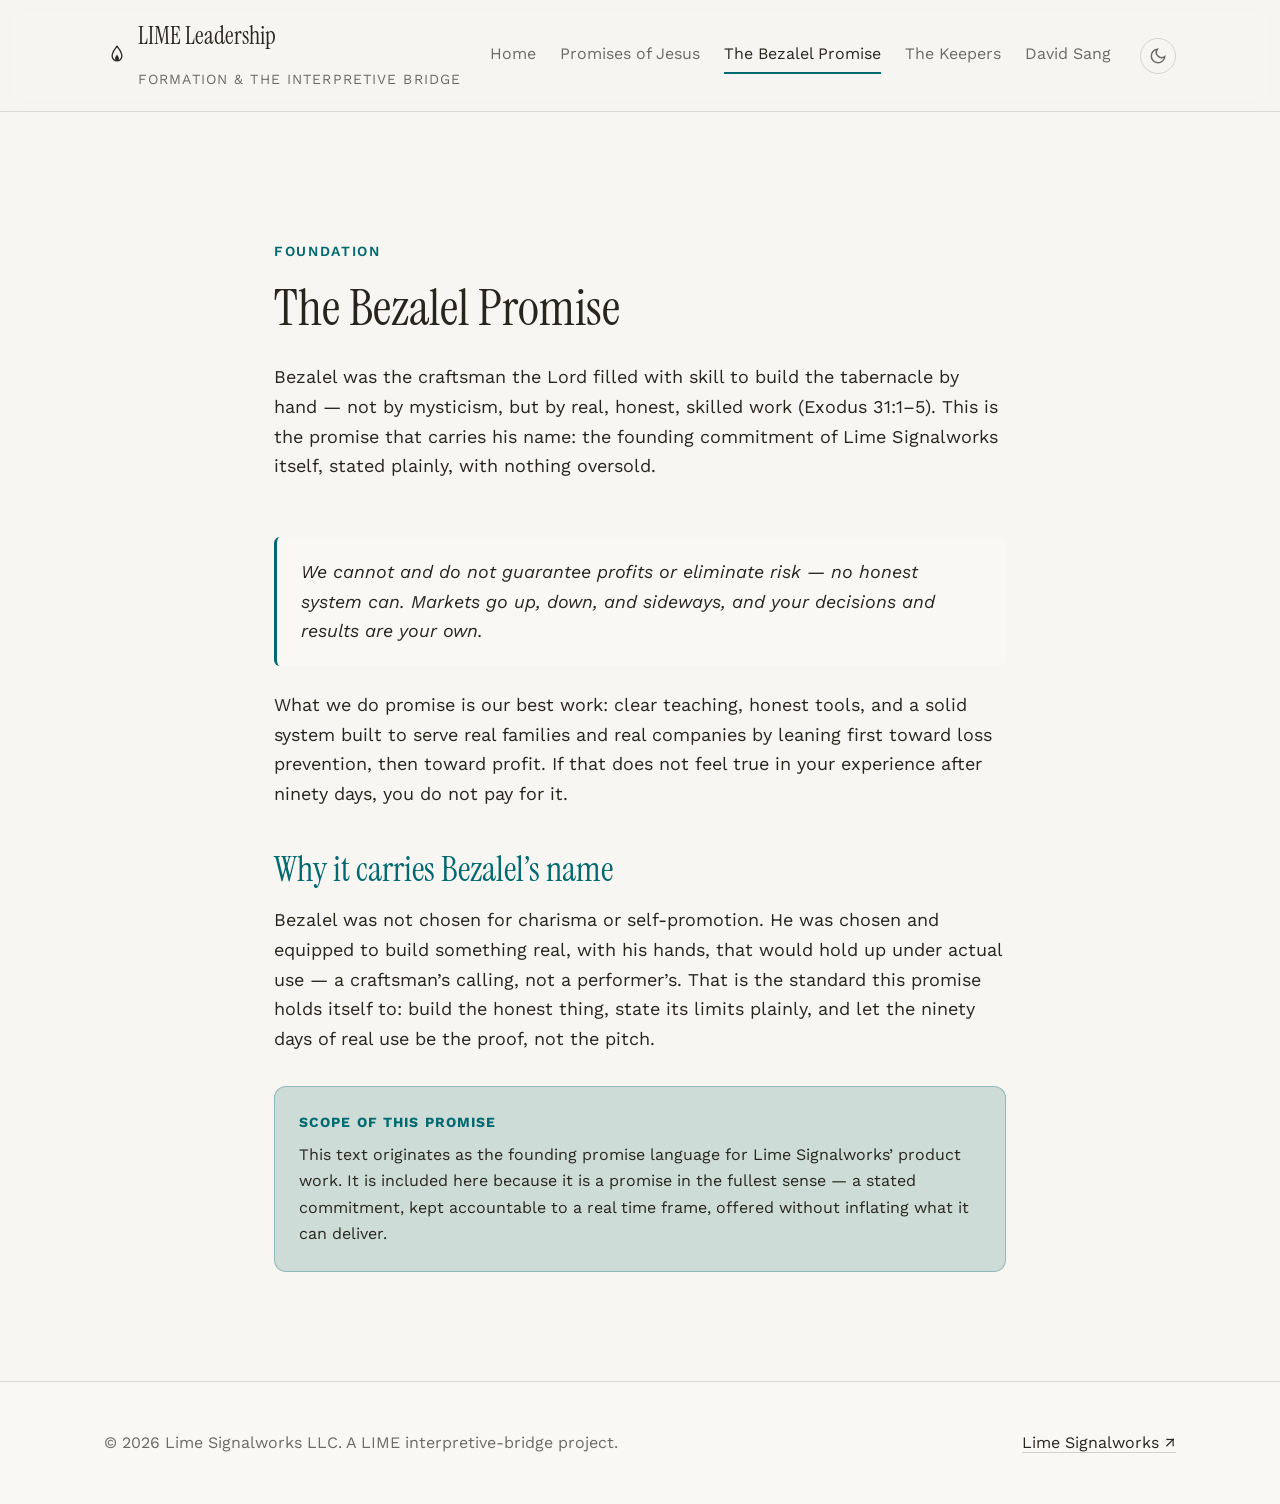
==== bezalel-promise/index.html @ a807c1ee "Initial LIME Leadership site: home, Promises of Jesus, Bezalel Promise, Keepers, David Sang interpre" ====
<!doctype html>
<html lang="en">
<head>
<meta charset="utf-8" />
<meta name="viewport" content="width=device-width, initial-scale=1" />
<title>The Bezalel Promise — LIME Leadership</title>
<meta name="description" content="The founding promise of Lime Signalworks: honest work, loss-prevention first, ninety days of proof." />
<meta name="robots" content="index, follow" />
<meta name="color-scheme" content="light dark" />
<link rel="icon" href="data:image/svg+xml,%3Csvg xmlns='http://www.w3.org/2000/svg' viewBox='0 0 32 32'%3E%3Crect width='32' height='32' rx='6' fill='%2301696f'/%3E%3Cpath d='M16 6c-2.6 3.4-5.2 6-5.2 10.2a5.2 5.2 0 0 0 10.4 0C21.2 12 18.6 9.4 16 6z' fill='%23f7f6f2'/%3E%3C/svg%3E" />
<link rel="preconnect" href="https://fonts.googleapis.com" />
<link rel="preconnect" href="https://fonts.gstatic.com" crossorigin />
<link href="https://fonts.googleapis.com/css2?family=Instrument+Serif:ital@0;1&family=Work+Sans:ital,wght@0,300..700;1,300..700&display=swap" rel="stylesheet" />
<link rel="stylesheet" href="../assets/css/style.css" />
</head>
<body>
<a class="sr-only" href="#main">Skip to content</a>
<header class="site-header">
  <div class="wrap bar">
    <a class="wordmark" href="../">
      <svg width="26" height="26" viewBox="0 0 32 32" fill="none" aria-hidden="true">
<path d="M16 4c-3 4-6 7-6 12a6 6 0 0 0 12 0c0-5-3-8-6-12z" stroke="currentColor" stroke-width="1.6" stroke-linejoin="round"/>
<path d="M16 14c-1.4 2-2.4 3.4-2.4 5.4a2.4 2.4 0 0 0 4.8 0c0-2-1-3.4-2.4-5.4z" fill="currentColor"/>
</svg>
      <span>LIME Leadership<br><span class="sub">Formation &amp; the Interpretive Bridge</span></span>
    </a>
    <nav class="site-nav" aria-label="Primary">
        <a href="../">Home</a>
        <a href="../promises/">Promises of Jesus</a>
        <a href="../bezalel-promise/" aria-current="page">The Bezalel Promise</a>
        <a href="../keepers/">The Keepers</a>
        <a href="../david-sang/">David Sang</a>
    </nav>
    <button class="theme-toggle" data-theme-toggle type="button" aria-label="Switch to dark mode"></button>
  </div>
</header>
<main id="main">

<section class="hero" style="padding-bottom: var(--space-8);">
  <div class="prose-wrap">
    <p class="eyebrow">Foundation</p>
    <h1 style="font-size: var(--text-2xl);">The Bezalel Promise</h1>
    <p class="prose" style="margin-top: var(--space-6);">Bezalel was the craftsman the Lord filled with skill to build the tabernacle by hand &mdash; not by mysticism, but by real, honest, skilled work (Exodus 31:1&ndash;5). This is the promise that carries his name: the founding commitment of Lime Signalworks itself, stated plainly, with nothing oversold.</p>
  </div>
</section>

<section style="padding-top:0;">
  <div class="prose-wrap prose">
    <blockquote>
      <p>We cannot and do not guarantee profits or eliminate risk &mdash; no honest system can. Markets go up, down, and sideways, and your decisions and results are your own.</p>
    </blockquote>
    <p>What we do promise is our best work: clear teaching, honest tools, and a solid system built to serve real families and real companies by leaning first toward loss prevention, then toward profit. If that does not feel true in your experience after ninety days, you do not pay for it.</p>

    <h3 class="sub-title">Why it carries Bezalel&rsquo;s name</h3>
    <p>Bezalel was not chosen for charisma or self-promotion. He was chosen and equipped to build something real, with his hands, that would hold up under actual use &mdash; a craftsman&rsquo;s calling, not a performer&rsquo;s. That is the standard this promise holds itself to: build the honest thing, state its limits plainly, and let the ninety days of real use be the proof, not the pitch.</p>

    <div class="callout">
      <div class="label">Scope of this promise</div>
      This text originates as the founding promise language for Lime Signalworks&rsquo; product work. It is included here because it is a promise in the fullest sense &mdash; a stated commitment, kept accountable to a real time frame, offered without inflating what it can deliver.
    </div>
  </div>
</section>

</main>
<footer class="site-footer">
  <div class="wrap foot-grid">
    <p>&copy; 2026 Lime Signalworks LLC. A LIME interpretive-bridge project.</p>
    <p><a class="sibling-link" href="https://limesignalworks.com" rel="noopener noreferrer">Lime Signalworks<span aria-hidden="true"> &#8599;</span></a></p>
  </div>
</footer>
<script src="../assets/js/theme.js"></script>
</body>
</html>
---- assets/css/style.css ----
/* ========== Design tokens ========== */
:root, [data-theme="light"] {
  --color-bg: #f7f6f2;
  --color-surface: #f9f8f5;
  --color-surface-2: #fbfbf9;
  --color-surface-offset: #f3f0ec;
  --color-border: #d4d1ca;
  --color-divider: #dcd9d5;
  --color-text: #28251d;
  --color-text-muted: #6b6a63;
  --color-text-faint: #bab9b4;
  --color-text-inverse: #f9f8f4;
  --color-primary: #01696f;
  --color-primary-hover: #0c4e54;
  --color-primary-highlight: #cedcd8;
  --shadow-sm: 0 1px 2px oklch(0.2 0.01 80 / 0.06);
  --shadow-md: 0 4px 12px oklch(0.2 0.01 80 / 0.08);
  --radius-sm: 0.375rem;
  --radius-md: 0.5rem;
  --radius-lg: 0.75rem;
  --transition-interactive: 180ms cubic-bezier(0.16,1,0.3,1);
  --content-narrow: 640px;
  --content-default: 780px;
  --content-wide: 1120px;
  --font-display: 'Instrument Serif', Georgia, serif;
  --font-body: 'Work Sans', 'Helvetica Neue', sans-serif;
}
[data-theme="dark"] {
  --color-bg: #171614;
  --color-surface: #1c1b19;
  --color-surface-2: #201f1d;
  --color-surface-offset: #1d1c1a;
  --color-border: #393836;
  --color-divider: #262523;
  --color-text: #cdccca;
  --color-text-muted: #979691;
  --color-text-faint: #5a5957;
  --color-text-inverse: #2b2a28;
  --color-primary: #4f98a3;
  --color-primary-hover: #6bb0bb;
  --color-primary-highlight: #313b3b;
  --shadow-sm: 0 1px 2px oklch(0 0 0 / 0.3);
  --shadow-md: 0 4px 12px oklch(0 0 0 / 0.35);
}

:root {
  --text-xs: clamp(0.75rem, 0.7rem + 0.25vw, 0.875rem);
  --text-sm: clamp(0.875rem, 0.8rem + 0.35vw, 1rem);
  --text-base: clamp(1rem, 0.95rem + 0.25vw, 1.125rem);
  --text-lg: clamp(1.125rem, 1rem + 0.75vw, 1.5rem);
  --text-xl: clamp(1.5rem, 1.2rem + 1.25vw, 2.25rem);
  --text-2xl: clamp(2rem, 1.2rem + 2.5vw, 3.25rem);
  --text-hero: clamp(2.75rem, 1rem + 5.5vw, 5.5rem);
  --space-1: .25rem; --space-2: .5rem; --space-3: .75rem; --space-4: 1rem;
  --space-5: 1.25rem; --space-6: 1.5rem; --space-8: 2rem; --space-10: 2.5rem;
  --space-12: 3rem; --space-16: 4rem; --space-20: 5rem; --space-24: 6rem; --space-32: 8rem;
}

/* ========== Base ========== */
*, *::before, *::after { box-sizing: border-box; margin: 0; padding: 0; }
html {
  -webkit-font-smoothing: antialiased;
  text-rendering: optimizeLegibility;
  scroll-behavior: smooth;
  scroll-padding-top: var(--space-16);
}
body {
  min-height: 100dvh;
  line-height: 1.65;
  font-family: var(--font-body);
  font-size: var(--text-base);
  color: var(--color-text);
  background-color: var(--color-bg);
}
img, svg { display: block; max-width: 100%; }
h1, h2, h3, h4 { text-wrap: balance; line-height: 1.15; font-weight: 400; }
p, li { text-wrap: pretty; }
a { color: var(--color-primary); }
::selection { background: color-mix(in oklab, var(--color-primary) 25%, transparent); }
:focus-visible { outline: 2px solid var(--color-primary); outline-offset: 3px; border-radius: var(--radius-sm); }
@media (prefers-reduced-motion: reduce) {
  *, *::before, *::after { animation-duration: .01ms !important; transition-duration: .01ms !important; scroll-behavior: auto !important; }
}
.sr-only { position: absolute; width: 1px; height: 1px; padding: 0; margin: -1px; overflow: hidden; clip: rect(0,0,0,0); white-space: nowrap; border-width: 0; }

/* ========== Layout shell ========== */
.wrap { max-width: var(--content-wide); margin-inline: auto; padding-inline: var(--space-6); }
.prose-wrap { max-width: var(--content-default); margin-inline: auto; padding-inline: var(--space-6); }

header.site-header {
  position: sticky; top: 0; z-index: 50;
  background: color-mix(in oklab, var(--color-bg) 90%, transparent);
  backdrop-filter: blur(10px);
  border-bottom: 1px solid var(--color-divider);
}
.site-header .bar {
  display: flex; align-items: center; justify-content: space-between;
  padding-block: var(--space-4);
}
.wordmark { display: flex; align-items: center; gap: var(--space-2); font-family: var(--font-display); font-size: var(--text-lg); color: var(--color-text); text-decoration: none; }
.wordmark svg { flex-shrink: 0; }
.wordmark .sub { color: var(--color-text-muted); font-family: var(--font-body); font-size: var(--text-xs); text-transform: uppercase; letter-spacing: .08em; }

nav.site-nav { display: flex; gap: var(--space-6); flex-wrap: wrap; }
nav.site-nav a {
  font-size: var(--text-sm); text-decoration: none; color: var(--color-text-muted);
  padding-block: var(--space-1);
  border-bottom: 2px solid transparent;
}
nav.site-nav a:hover, nav.site-nav a[aria-current="page"] { color: var(--color-text); border-color: var(--color-primary); }

button.theme-toggle {
  background: none; border: 1px solid var(--color-border); border-radius: var(--radius-full, 999px);
  width: 36px; height: 36px; display: flex; align-items: center; justify-content: center;
  color: var(--color-text-muted); cursor: pointer; transition: var(--transition-interactive);
}
button.theme-toggle:hover { border-color: var(--color-primary); color: var(--color-primary); }

/* ========== Hero ========== */
.hero { padding-block: clamp(var(--space-16), 10vw, var(--space-32)) clamp(var(--space-12), 6vw, var(--space-20)); }
.hero .eyebrow { font-size: var(--text-xs); text-transform: uppercase; letter-spacing: .12em; color: var(--color-primary); font-weight: 600; margin-bottom: var(--space-4); }
.hero h1 { font-family: var(--font-display); font-size: var(--text-hero); max-width: 16ch; }
.hero p.lede { font-size: var(--text-lg); color: var(--color-text-muted); max-width: 60ch; margin-top: var(--space-6); font-family: var(--font-display); font-style: italic; }

/* ========== Cards / grid ========== */
.card-grid { display: grid; grid-template-columns: repeat(auto-fit, minmax(260px, 1fr)); gap: var(--space-6); margin-top: var(--space-12); }
.card {
  background: var(--color-surface); border: 1px solid var(--color-border); border-radius: var(--radius-lg);
  padding: var(--space-8); display: flex; flex-direction: column; gap: var(--space-3);
  text-decoration: none; color: var(--color-text); transition: var(--transition-interactive);
}
.card:hover { border-color: var(--color-primary); box-shadow: var(--shadow-md); transform: translateY(-2px); }
.card .tag { font-size: var(--text-xs); text-transform: uppercase; letter-spacing: .08em; color: var(--color-primary); font-weight: 600; }
.card h3 { font-family: var(--font-display); font-size: var(--text-xl); }
.card p { color: var(--color-text-muted); font-size: var(--text-sm); }
.card .go { margin-top: auto; font-size: var(--text-sm); font-weight: 600; color: var(--color-primary); }
.card.dim { opacity: .55; }
.card.dim:hover { transform: none; box-shadow: none; border-color: var(--color-border); }

/* ========== Sections ========== */
section { padding-block: clamp(var(--space-12), 6vw, var(--space-24)); }
section.alt { background: var(--color-surface); border-top: 1px solid var(--color-divider); border-bottom: 1px solid var(--color-divider); }
h2.section-title { font-family: var(--font-display); font-size: var(--text-2xl); margin-bottom: var(--space-6); }
h3.sub-title { font-family: var(--font-display); font-size: var(--text-xl); margin-top: var(--space-10); margin-bottom: var(--space-3); color: var(--color-primary); }

.byline { display: flex; gap: var(--space-3); align-items: center; color: var(--color-text-muted); font-size: var(--text-sm); margin-bottom: var(--space-8); }
.byline .dot { width: 4px; height: 4px; border-radius: 999px; background: var(--color-text-faint); }

/* Long-form prose */
.prose { font-size: var(--text-base); }
.prose p { margin-block: var(--space-4); max-width: 68ch; }
.prose blockquote {
  margin-block: var(--space-6); padding: var(--space-5) var(--space-6);
  background: var(--color-surface); border-left: 3px solid var(--color-primary);
  border-radius: var(--radius-sm); font-style: italic; color: var(--color-text);
}
.prose blockquote p { margin: 0; }

/* Promise / entry cards used on multiple pages */
.entry { border-top: 1px solid var(--color-divider); padding-block: var(--space-10); }
.entry:first-of-type { border-top: none; padding-top: 0; }
.entry .num { font-family: var(--font-display); color: var(--color-primary); font-size: var(--text-sm); }
.entry h3 { font-family: var(--font-display); font-size: var(--text-xl); margin-top: var(--space-1); }
.entry .ref { color: var(--color-text-muted); font-style: italic; font-size: var(--text-sm); margin-bottom: var(--space-4); }
.entry .label { font-size: var(--text-xs); text-transform: uppercase; letter-spacing: .08em; color: var(--color-primary); font-weight: 600; margin-top: var(--space-4); margin-bottom: var(--space-2); }
.entry .cross { font-size: var(--text-sm); color: var(--color-text-muted); font-style: italic; }

/* Volume download card */
.volume-card {
  display: grid; grid-template-columns: 1fr auto; gap: var(--space-6); align-items: center;
  background: var(--color-surface); border: 1px solid var(--color-border); border-radius: var(--radius-lg);
  padding: var(--space-8); margin-block: var(--space-6);
}
.volume-card h3 { font-family: var(--font-display); font-size: var(--text-xl); }
.volume-card p { color: var(--color-text-muted); font-size: var(--text-sm); margin-top: var(--space-2); }
@media (max-width: 640px) { .volume-card { grid-template-columns: 1fr; } }

.btn {
  display: inline-flex; align-items: center; gap: var(--space-2);
  background: var(--color-primary); color: var(--color-text-inverse); text-decoration: none;
  padding: var(--space-3) var(--space-6); border-radius: var(--radius-md); font-size: var(--text-sm); font-weight: 600;
  white-space: nowrap; transition: var(--transition-interactive);
}
.btn:hover { background: var(--color-primary-hover); }
.btn.ghost { background: transparent; border: 1px solid var(--color-border); color: var(--color-text); }
.btn.ghost:hover { border-color: var(--color-primary); color: var(--color-primary); }

/* Table (Keepers) */
.keepers-table { width: 100%; border-collapse: collapse; margin-top: var(--space-6); font-size: var(--text-sm); }
.keepers-table th, .keepers-table td { text-align: left; padding: var(--space-3) var(--space-4); border-bottom: 1px solid var(--color-divider); vertical-align: top; }
.keepers-table th { font-size: var(--text-xs); text-transform: uppercase; letter-spacing: .06em; color: var(--color-text-muted); font-weight: 600; }
.keepers-table td.keeper-name { font-family: var(--font-display); font-size: var(--text-base); color: var(--color-primary); }
@media (max-width: 720px) {
  .keepers-table thead { display: none; }
  .keepers-table, .keepers-table tbody, .keepers-table tr, .keepers-table td { display: block; width: 100%; }
  .keepers-table tr { border-bottom: 1px solid var(--color-divider); padding-block: var(--space-4); }
  .keepers-table td { border-bottom: none; padding: var(--space-1) 0; }
  .keepers-table td::before { content: attr(data-label); display: block; font-size: var(--text-xs); text-transform: uppercase; color: var(--color-text-muted); letter-spacing: .06em; margin-bottom: 2px; }
}

/* Guardrail / callout box */
.callout {
  background: var(--color-primary-highlight); border: 1px solid color-mix(in oklab, var(--color-primary) 30%, transparent);
  border-radius: var(--radius-lg); padding: var(--space-6); margin-block: var(--space-8);
  font-size: var(--text-sm); color: var(--color-text);
}
.callout .label { font-weight: 700; color: var(--color-primary); text-transform: uppercase; font-size: var(--text-xs); letter-spacing: .08em; margin-bottom: var(--space-2); }

/* Interpretation pair (David Sang) */
.pair { border-top: 1px solid var(--color-divider); padding-block: var(--space-8); }
.pair:first-of-type { border-top: none; }
.pair .pair-num { font-family: var(--font-display); font-size: var(--text-lg); color: var(--color-primary); }
.pair h3 { font-family: var(--font-display); font-size: var(--text-lg); margin-top: var(--space-1); margin-bottom: var(--space-4); }
.pair-grid { display: grid; grid-template-columns: 1fr 1fr; gap: var(--space-6); }
@media (max-width: 720px) { .pair-grid { grid-template-columns: 1fr; } }
.pair-col .label { font-size: var(--text-xs); text-transform: uppercase; letter-spacing: .08em; color: var(--color-text-muted); font-weight: 600; margin-bottom: var(--space-2); }
.pair-col.original p { font-style: italic; color: var(--color-text-muted); }
.pair-col.energy .label { color: var(--color-primary); }

/* Roadmap list */
.roadmap { list-style: none; margin-top: var(--space-6); }
.roadmap li { display: flex; gap: var(--space-4); padding-block: var(--space-4); border-top: 1px solid var(--color-divider); }
.roadmap li:first-child { border-top: none; }
.roadmap .vol { font-family: var(--font-display); color: var(--color-primary); min-width: 6rem; }

/* Footer */
footer.site-footer { border-top: 1px solid var(--color-divider); padding-block: var(--space-12); background: var(--color-surface); }
footer.site-footer .foot-grid { display: flex; justify-content: space-between; gap: var(--space-8); flex-wrap: wrap; }
footer.site-footer p { color: var(--color-text-muted); font-size: var(--text-sm); }
footer.site-footer a.sibling-link { color: var(--color-text); font-size: var(--text-sm); text-decoration: none; border-bottom: 1px solid var(--color-border); }
footer.site-footer a.sibling-link:hover { color: var(--color-primary); border-color: var(--color-primary); }
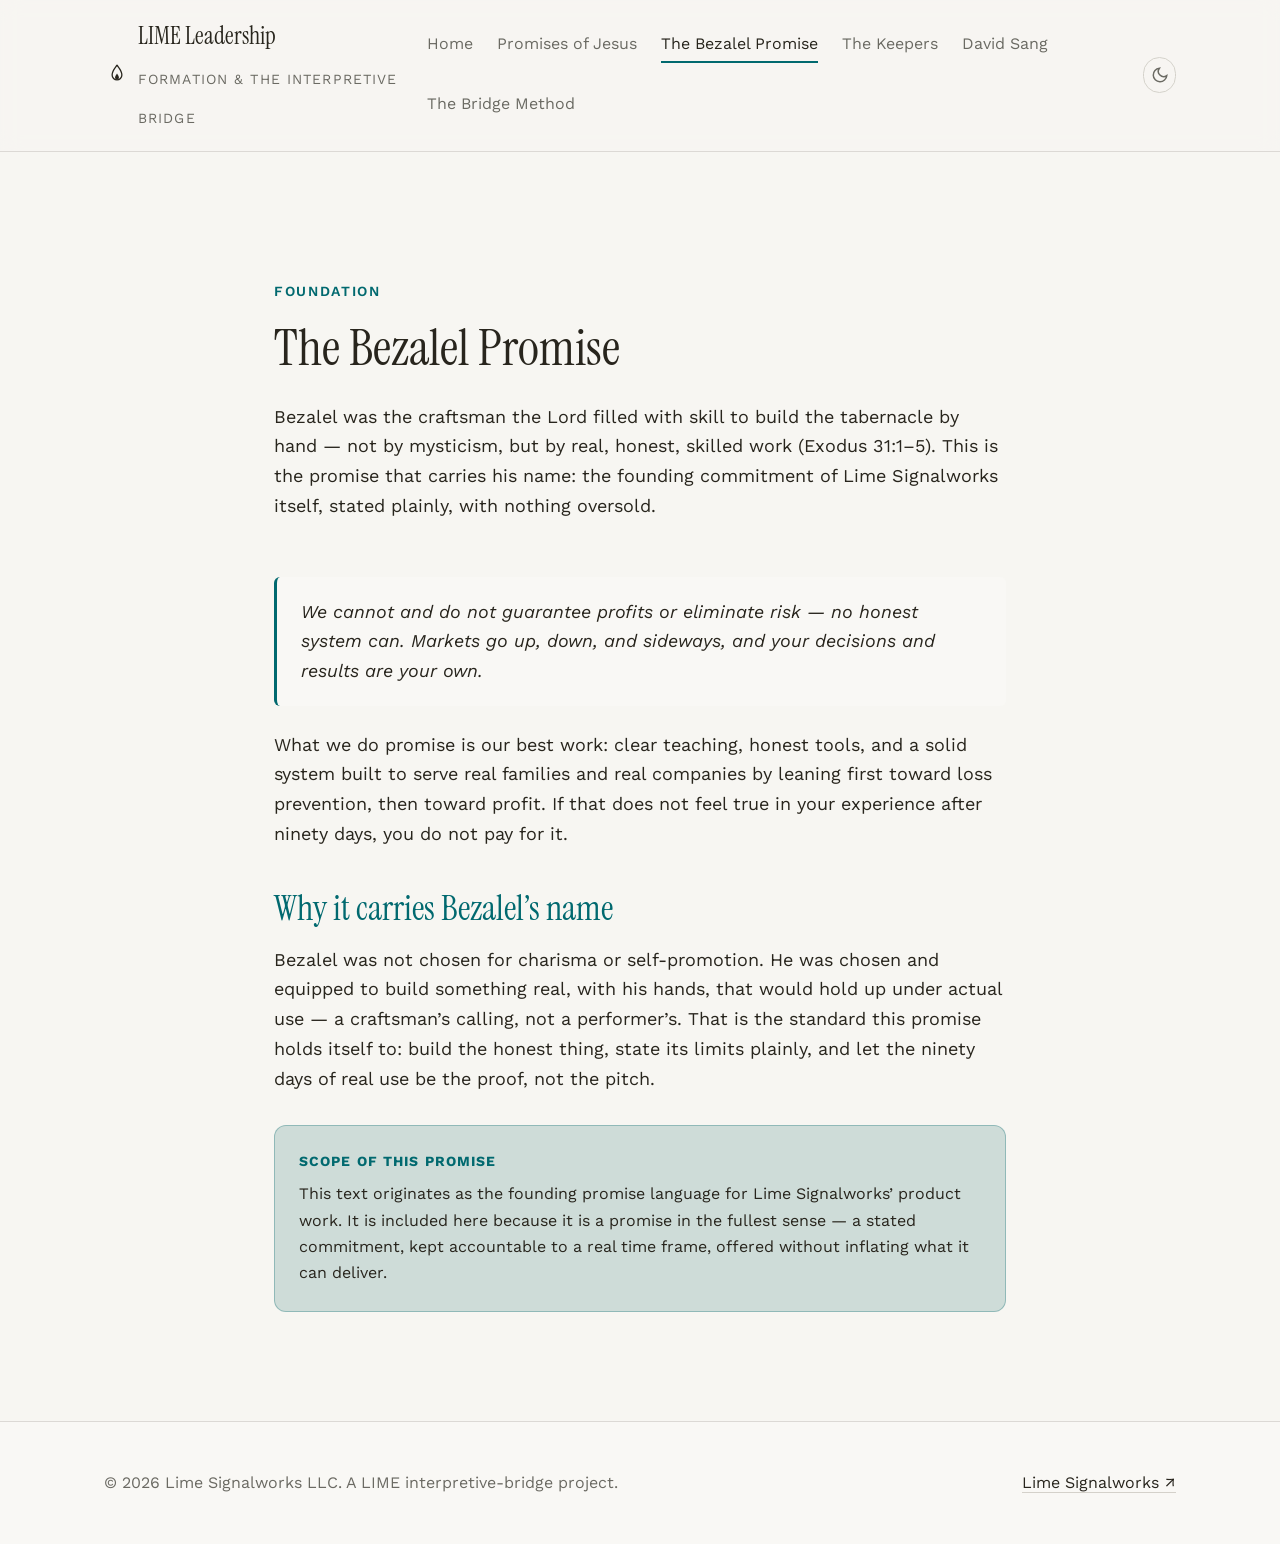
==== commit 228de344: "Add The Bridge Method page (prompt kit for pastors and leaders) Sourced from LIME_Bridge_Method_Past" ====
--- a/bezalel-promise/index.html
+++ b/bezalel-promise/index.html
@@ -30,6 +30,7 @@
         <a href="../bezalel-promise/" aria-current="page">The Bezalel Promise</a>
         <a href="../keepers/">The Keepers</a>
         <a href="../david-sang/">David Sang</a>
+        <a href="../bridge-method/">The Bridge Method</a>
     </nav>
     <button class="theme-toggle" data-theme-toggle type="button" aria-label="Switch to dark mode"></button>
   </div>
--- a/assets/css/style.css
+++ b/assets/css/style.css
@@ -206,6 +206,14 @@
 }
 .callout .label { font-weight: 700; color: var(--color-primary); text-transform: uppercase; font-size: var(--text-xs); letter-spacing: .08em; margin-bottom: var(--space-2); }
 
+/* Copy-paste prompt block (Bridge Method) */
+.prompt-box { background: var(--color-surface-offset); border: 1px solid var(--color-divider); border-radius: var(--radius-md); padding: var(--space-5); margin-block: var(--space-4); }
+.prompt-box .prompt-label { font-family: var(--font-display); font-style: italic; color: var(--color-primary); margin-bottom: var(--space-2); font-size: var(--text-base); }
+.prompt-box pre { white-space: pre-wrap; font-family: ui-monospace, "SF Mono", Consolas, monospace; font-size: var(--text-sm); line-height: 1.6; color: var(--color-text); margin: 0; }
+.generic-table { width: 100%; border-collapse: collapse; margin-block: var(--space-6); font-size: var(--text-sm); }
+.generic-table th, .generic-table td { text-align: left; padding: var(--space-3) var(--space-4); border-bottom: 1px solid var(--color-divider); vertical-align: top; }
+.generic-table th { background: var(--color-primary); color: #fff; font-size: var(--text-xs); text-transform: uppercase; letter-spacing: .06em; }
+
 /* Interpretation pair (David Sang) */
 .pair { border-top: 1px solid var(--color-divider); padding-block: var(--space-8); }
 .pair:first-of-type { border-top: none; }
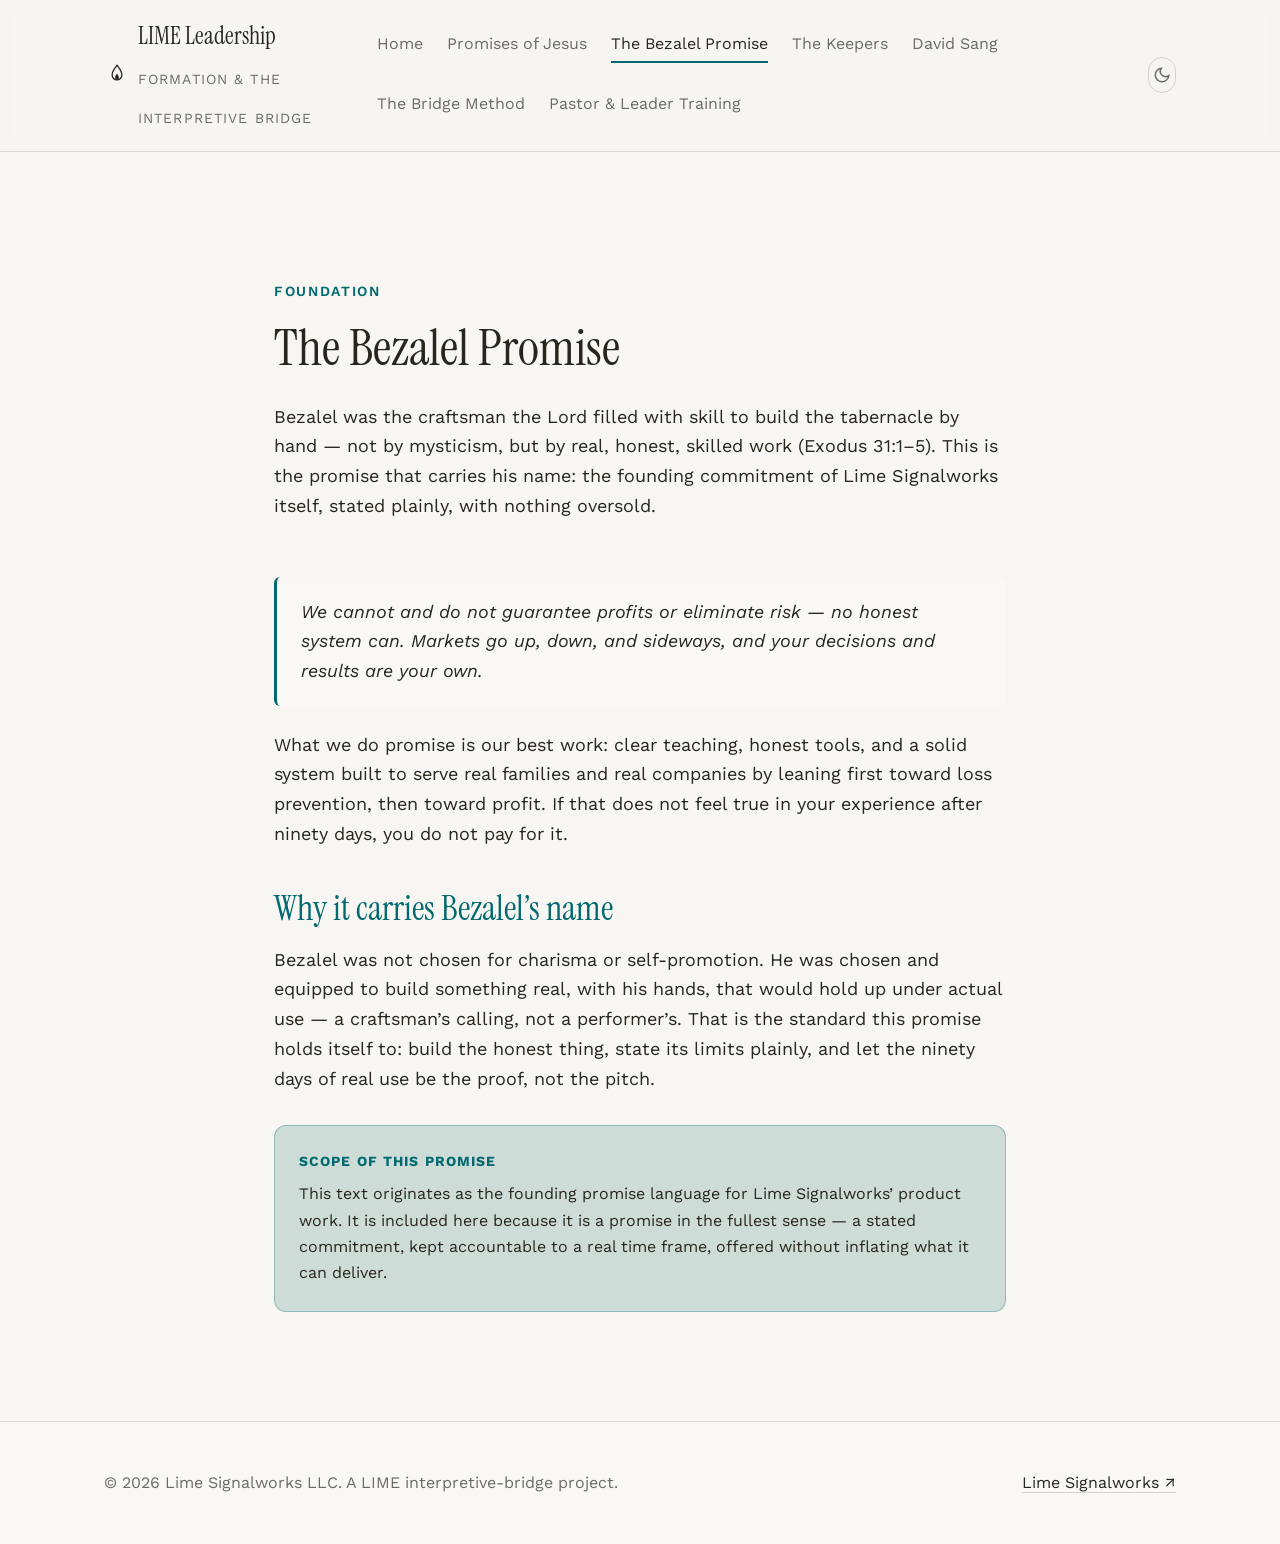
==== commit 1e0eab4c: "Add Pastor & Leader Training page Per Noal's instruction (2026-07-30). Summarizes LIME_PASTOR_LEADER" ====
--- a/bezalel-promise/index.html
+++ b/bezalel-promise/index.html
@@ -31,6 +31,7 @@
         <a href="../keepers/">The Keepers</a>
         <a href="../david-sang/">David Sang</a>
         <a href="../bridge-method/">The Bridge Method</a>
+        <a href="../pastor-training/">Pastor & Leader Training</a>
     </nav>
     <button class="theme-toggle" data-theme-toggle type="button" aria-label="Switch to dark mode"></button>
   </div>
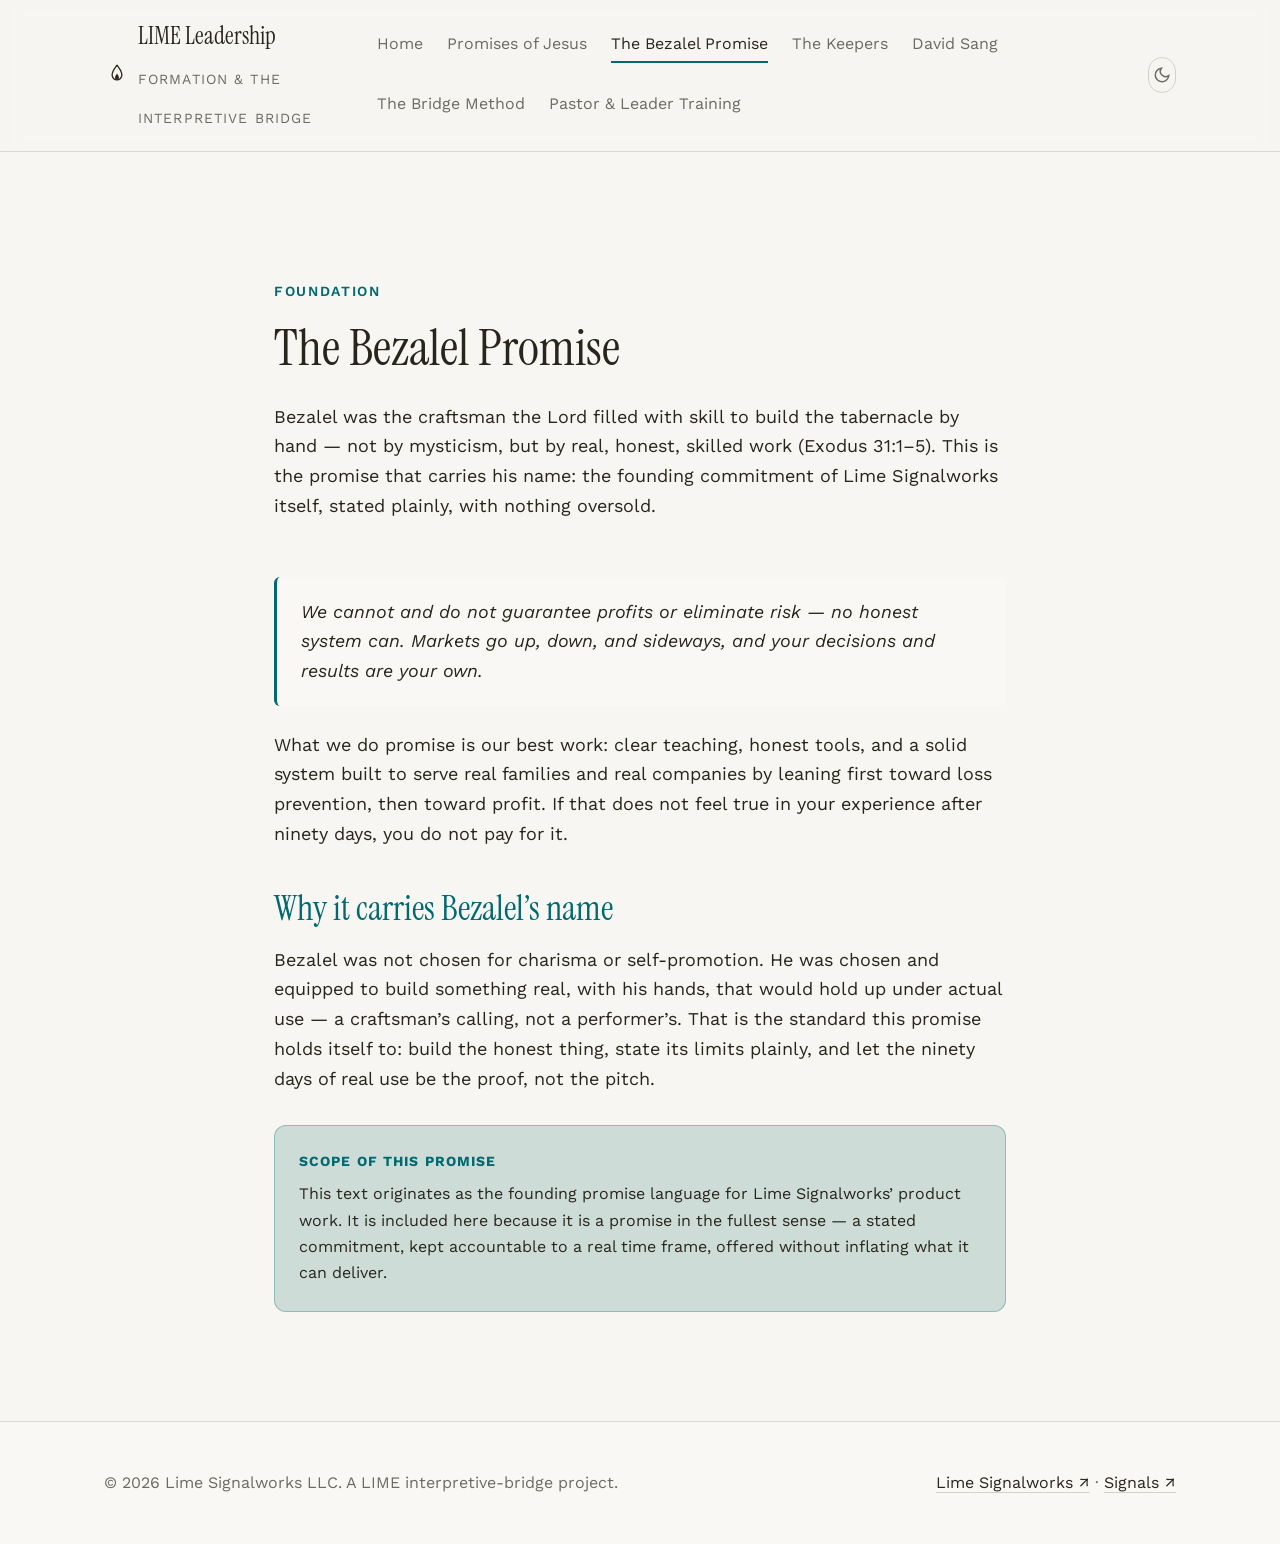
==== commit 6367bbfd: "Add Signals site to the reciprocal footer link on all 7 pages Site 1 (Harbor Now / indicators) now l" ====
--- a/bezalel-promise/index.html
+++ b/bezalel-promise/index.html
@@ -67,7 +67,11 @@
 <footer class="site-footer">
   <div class="wrap foot-grid">
     <p>&copy; 2026 Lime Signalworks LLC. A LIME interpretive-bridge project.</p>
-    <p><a class="sibling-link" href="https://limesignalworks.com" rel="noopener noreferrer">Lime Signalworks<span aria-hidden="true"> &#8599;</span></a></p>
+    <p>
+      <a class="sibling-link" href="https://limesignalworks.com" rel="noopener noreferrer">Lime Signalworks<span aria-hidden="true"> &#8599;</span></a>
+      &middot;
+      <a class="sibling-link" href="https://signals.limesignalworks.com" rel="noopener noreferrer">Signals<span aria-hidden="true"> &#8599;</span></a>
+    </p>
   </div>
 </footer>
 <script src="../assets/js/theme.js"></script>
